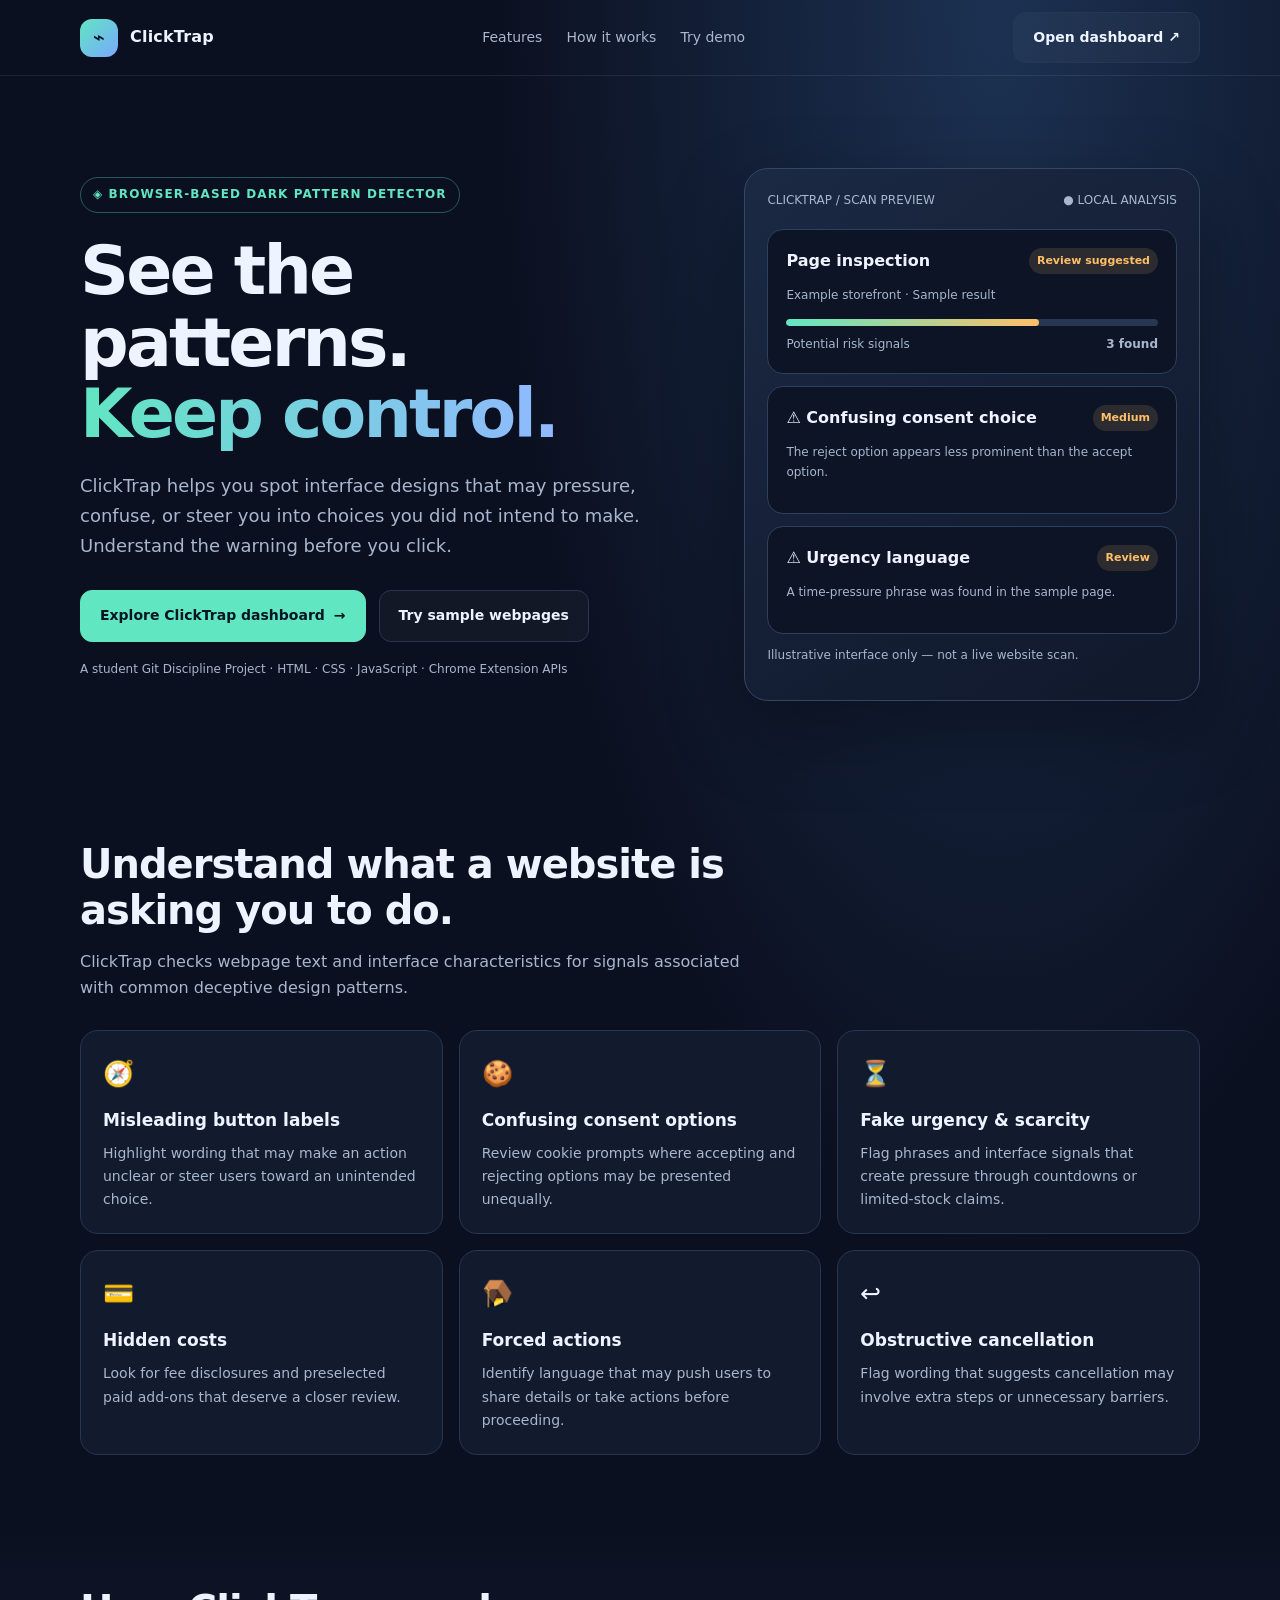
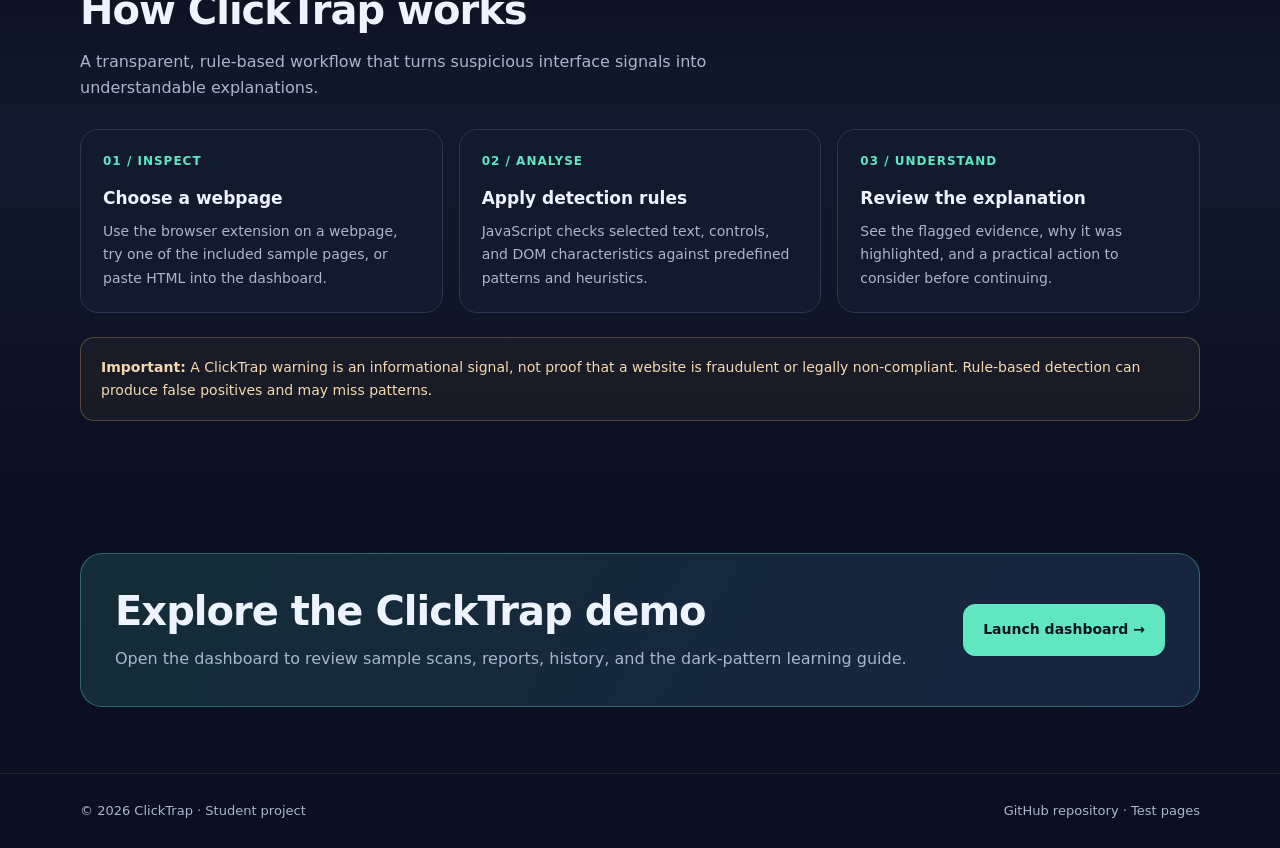
==== index.html @ 78b11180 "Add ClickTrap project website homepage" ====
<!doctype html>
<html lang="en">
<head>
  <meta charset="utf-8">
  <meta name="viewport" content="width=device-width,initial-scale=1">
  <meta name="theme-color" content="#0b1020">
  <meta name="description" content="ClickTrap helps people recognize potentially deceptive website interface patterns through explainable, rule-based analysis.">
  <title>ClickTrap — See the patterns. Keep control.</title>
  <style>
    :root{color-scheme:dark;--bg:#0b1020;--panel:#121a2e;--panel2:#17223a;--line:#263653;--text:#edf3ff;--muted:#a8b6ce;--mint:#61e6c2;--blue:#80a9ff;--warning:#ffbf69}
    *{box-sizing:border-box}html{scroll-behavior:smooth}body{margin:0;background:radial-gradient(ellipse at 78% 0%,#1c3152 0,transparent 36%),var(--bg);color:var(--text);font:16px/1.65 Inter,ui-sans-serif,system-ui,-apple-system,"Segoe UI",sans-serif}
    a{color:inherit;text-decoration:none}.wrap{width:min(1120px,calc(100% - 40px));margin:auto}
    header{height:76px;border-bottom:1px solid #ffffff14;display:flex;align-items:center}.nav{display:flex;align-items:center;justify-content:space-between;gap:20px}.brand{display:flex;align-items:center;gap:12px;font-weight:800;letter-spacing:.2px}.mark{width:38px;height:38px;border-radius:12px;background:linear-gradient(135deg,var(--mint),#7aa8ff);display:grid;place-items:center;color:#071522;font-size:20px}
    .navlinks{display:flex;gap:24px;color:var(--muted);font-size:14px}.navlinks a:hover{color:var(--mint)}
    .hero{padding:92px 0 74px;display:grid;grid-template-columns:1.15fr .85fr;gap:48px;align-items:center}.eyebrow{display:inline-flex;gap:9px;align-items:center;padding:7px 12px;border:1px solid #61e6c255;border-radius:999px;color:var(--mint);font-size:12px;font-weight:800;letter-spacing:1.1px;text-transform:uppercase}
    h1{font-size:clamp(42px,6vw,68px);line-height:1.05;letter-spacing:-2.8px;margin:22px 0}.gradient{background:linear-gradient(90deg,var(--mint),#91b8ff);-webkit-background-clip:text;background-clip:text;color:transparent}
    .lead{max-width:650px;color:var(--muted);font-size:18px}.actions{display:flex;flex-wrap:wrap;gap:13px;margin-top:30px}.btn{display:inline-flex;justify-content:center;align-items:center;gap:9px;padding:13px 19px;border-radius:12px;font-weight:800;font-size:14px;border:1px solid var(--line);transition:.2s}.primary{background:var(--mint);color:#071522;border-color:var(--mint)}.secondary{background:#ffffff08}.btn:hover{transform:translateY(-2px);filter:brightness(1.08)}
    .visual{background:linear-gradient(145deg,#1b2943,#10182b);border:1px solid #344665;border-radius:24px;padding:22px;box-shadow:0 30px 80px #0005}.visual-top{display:flex;justify-content:space-between;color:var(--muted);font-size:12px;margin-bottom:18px}.scan-card{background:#0c1426;border:1px solid #2d405f;border-radius:16px;padding:18px;margin:12px 0}.scan-row{display:flex;justify-content:space-between;gap:12px;align-items:center}.pill{font-size:11px;padding:4px 8px;border-radius:99px;background:#ffbf6922;color:var(--warning);font-weight:800}.bar{height:7px;background:#263653;border-radius:10px;margin-top:13px;overflow:hidden}.bar span{display:block;width:68%;height:100%;background:linear-gradient(90deg,var(--mint),var(--warning));border-radius:10px}.small{font-size:12px;color:var(--muted)}
    section{padding:66px 0}.section-head{max-width:680px;margin-bottom:28px}h2{font-size:clamp(28px,4vw,40px);line-height:1.15;letter-spacing:-1px;margin:0 0 12px}.section-head p,.muted{color:var(--muted)}
    .grid{display:grid;grid-template-columns:repeat(3,1fr);gap:16px}.feature,.step{padding:22px;background:var(--panel);border:1px solid var(--line);border-radius:18px}.icon{font-size:25px;margin-bottom:12px}.feature h3,.step h3{margin:0 0 8px;font-size:17px}.feature p,.step p{color:var(--muted);font-size:14px;margin:0}
    .how{background:linear-gradient(180deg,transparent,#111a2d 40%,transparent)}.steps{display:grid;grid-template-columns:repeat(3,1fr);gap:16px}.number{font-size:12px;color:var(--mint);font-weight:900;letter-spacing:1px;margin-bottom:12px}
    .notice{padding:18px 20px;border:1px solid #ffbf6944;background:#ffbf690d;border-radius:14px;color:#f5d8ad;font-size:14px;margin-top:24px}
    .cta{padding:34px;border-radius:22px;border:1px solid #61e6c255;background:linear-gradient(120deg,#142d38,#172440);display:flex;align-items:center;justify-content:space-between;gap:24px}.cta p{color:var(--muted);margin:6px 0 0}
    footer{border-top:1px solid #ffffff14;padding:26px 0;color:var(--muted);font-size:13px}.foot{display:flex;justify-content:space-between;gap:18px;flex-wrap:wrap}
    @media(max-width:800px){.hero{grid-template-columns:1fr;padding-top:64px}.visual{max-width:560px}.grid,.steps{grid-template-columns:1fr 1fr}.navlinks{gap:12px}}@media(max-width:560px){.wrap{width:min(100% - 28px,1120px)}.navlinks a:not(:last-child){display:none}.hero{padding:54px 0}.grid,.steps{grid-template-columns:1fr}.cta{align-items:flex-start;flex-direction:column}h1{letter-spacing:-1.8px}}
  </style>
</head>
<body>
<header><div class="wrap nav">
  <a class="brand" href="./"><span class="mark">⌁</span><span>ClickTrap</span></a>
  <nav class="navlinks" aria-label="Main navigation"><a href="#features">Features</a><a href="#how-it-works">How it works</a><a href="test-pages/index.html">Try demo</a></nav>
  <a class="btn secondary" href="dashboard/index.html">Open dashboard ↗</a>
</div></header>
<main>
  <div class="wrap hero">
    <div>
      <span class="eyebrow">◈ Browser-based dark pattern detector</span>
      <h1>See the patterns.<br><span class="gradient">Keep control.</span></h1>
      <p class="lead">ClickTrap helps you spot interface designs that may pressure, confuse, or steer you into choices you did not intend to make. Understand the warning before you click.</p>
      <div class="actions"><a class="btn primary" href="dashboard/index.html">Explore ClickTrap dashboard <span>→</span></a><a class="btn secondary" href="test-pages/index.html">Try sample webpages</a></div>
      <p class="small" style="margin-top:18px">A student Git Discipline Project · HTML · CSS · JavaScript · Chrome Extension APIs</p>
    </div>
    <div class="visual" aria-label="Illustrative ClickTrap scan report">
      <div class="visual-top"><span>CLICKTRAP / SCAN PREVIEW</span><span>● LOCAL ANALYSIS</span></div>
      <div class="scan-card"><div class="scan-row"><strong>Page inspection</strong><span class="pill">Review suggested</span></div><p class="small">Example storefront · Sample result</p><div class="bar"><span></span></div><div class="scan-row small" style="margin-top:9px"><span>Potential risk signals</span><strong>3 found</strong></div></div>
      <div class="scan-card"><div class="scan-row"><strong>⚠️ Confusing consent choice</strong><span class="pill">Medium</span></div><p class="small">The reject option appears less prominent than the accept option.</p></div>
      <div class="scan-card"><div class="scan-row"><strong>⚠️ Urgency language</strong><span class="pill">Review</span></div><p class="small">A time-pressure phrase was found in the sample page.</p></div>
      <p class="small">Illustrative interface only — not a live website scan.</p>
    </div>
  </div>
  <section id="features"><div class="wrap">
    <div class="section-head"><h2>Understand what a website is asking you to do.</h2><p>ClickTrap checks webpage text and interface characteristics for signals associated with common deceptive design patterns.</p></div>
    <div class="grid">
      <article class="feature"><div class="icon">🧭</div><h3>Misleading button labels</h3><p>Highlight wording that may make an action unclear or steer users toward an unintended choice.</p></article>
      <article class="feature"><div class="icon">🍪</div><h3>Confusing consent options</h3><p>Review cookie prompts where accepting and rejecting options may be presented unequally.</p></article>
      <article class="feature"><div class="icon">⏳</div><h3>Fake urgency & scarcity</h3><p>Flag phrases and interface signals that create pressure through countdowns or limited-stock claims.</p></article>
      <article class="feature"><div class="icon">💳</div><h3>Hidden costs</h3><p>Look for fee disclosures and preselected paid add-ons that deserve a closer review.</p></article>
      <article class="feature"><div class="icon">🪤</div><h3>Forced actions</h3><p>Identify language that may push users to share details or take actions before proceeding.</p></article>
      <article class="feature"><div class="icon">↩️</div><h3>Obstructive cancellation</h3><p>Flag wording that suggests cancellation may involve extra steps or unnecessary barriers.</p></article>
    </div>
  </div></section>
  <section class="how" id="how-it-works"><div class="wrap">
    <div class="section-head"><h2>How ClickTrap works</h2><p>A transparent, rule-based workflow that turns suspicious interface signals into understandable explanations.</p></div>
    <div class="steps">
      <article class="step"><div class="number">01 / INSPECT</div><h3>Choose a webpage</h3><p>Use the browser extension on a webpage, try one of the included sample pages, or paste HTML into the dashboard.</p></article>
      <article class="step"><div class="number">02 / ANALYSE</div><h3>Apply detection rules</h3><p>JavaScript checks selected text, controls, and DOM characteristics against predefined patterns and heuristics.</p></article>
      <article class="step"><div class="number">03 / UNDERSTAND</div><h3>Review the explanation</h3><p>See the flagged evidence, why it was highlighted, and a practical action to consider before continuing.</p></article>
    </div>
    <div class="notice"><strong>Important:</strong> A ClickTrap warning is an informational signal, not proof that a website is fraudulent or legally non-compliant. Rule-based detection can produce false positives and may miss patterns.</div>
  </div></section>
  <section><div class="wrap"><div class="cta"><div><h2>Explore the ClickTrap demo</h2><p>Open the dashboard to review sample scans, reports, history, and the dark-pattern learning guide.</p></div><a class="btn primary" href="dashboard/index.html">Launch dashboard →</a></div></div></section>
</main>
<footer><div class="wrap foot"><span>© 2026 ClickTrap · Student project</span><span><a href="https://github.com/nethradas03-eng/clickdark">GitHub repository</a> · <a href="test-pages/index.html">Test pages</a></span></div></footer>
</body>
</html>
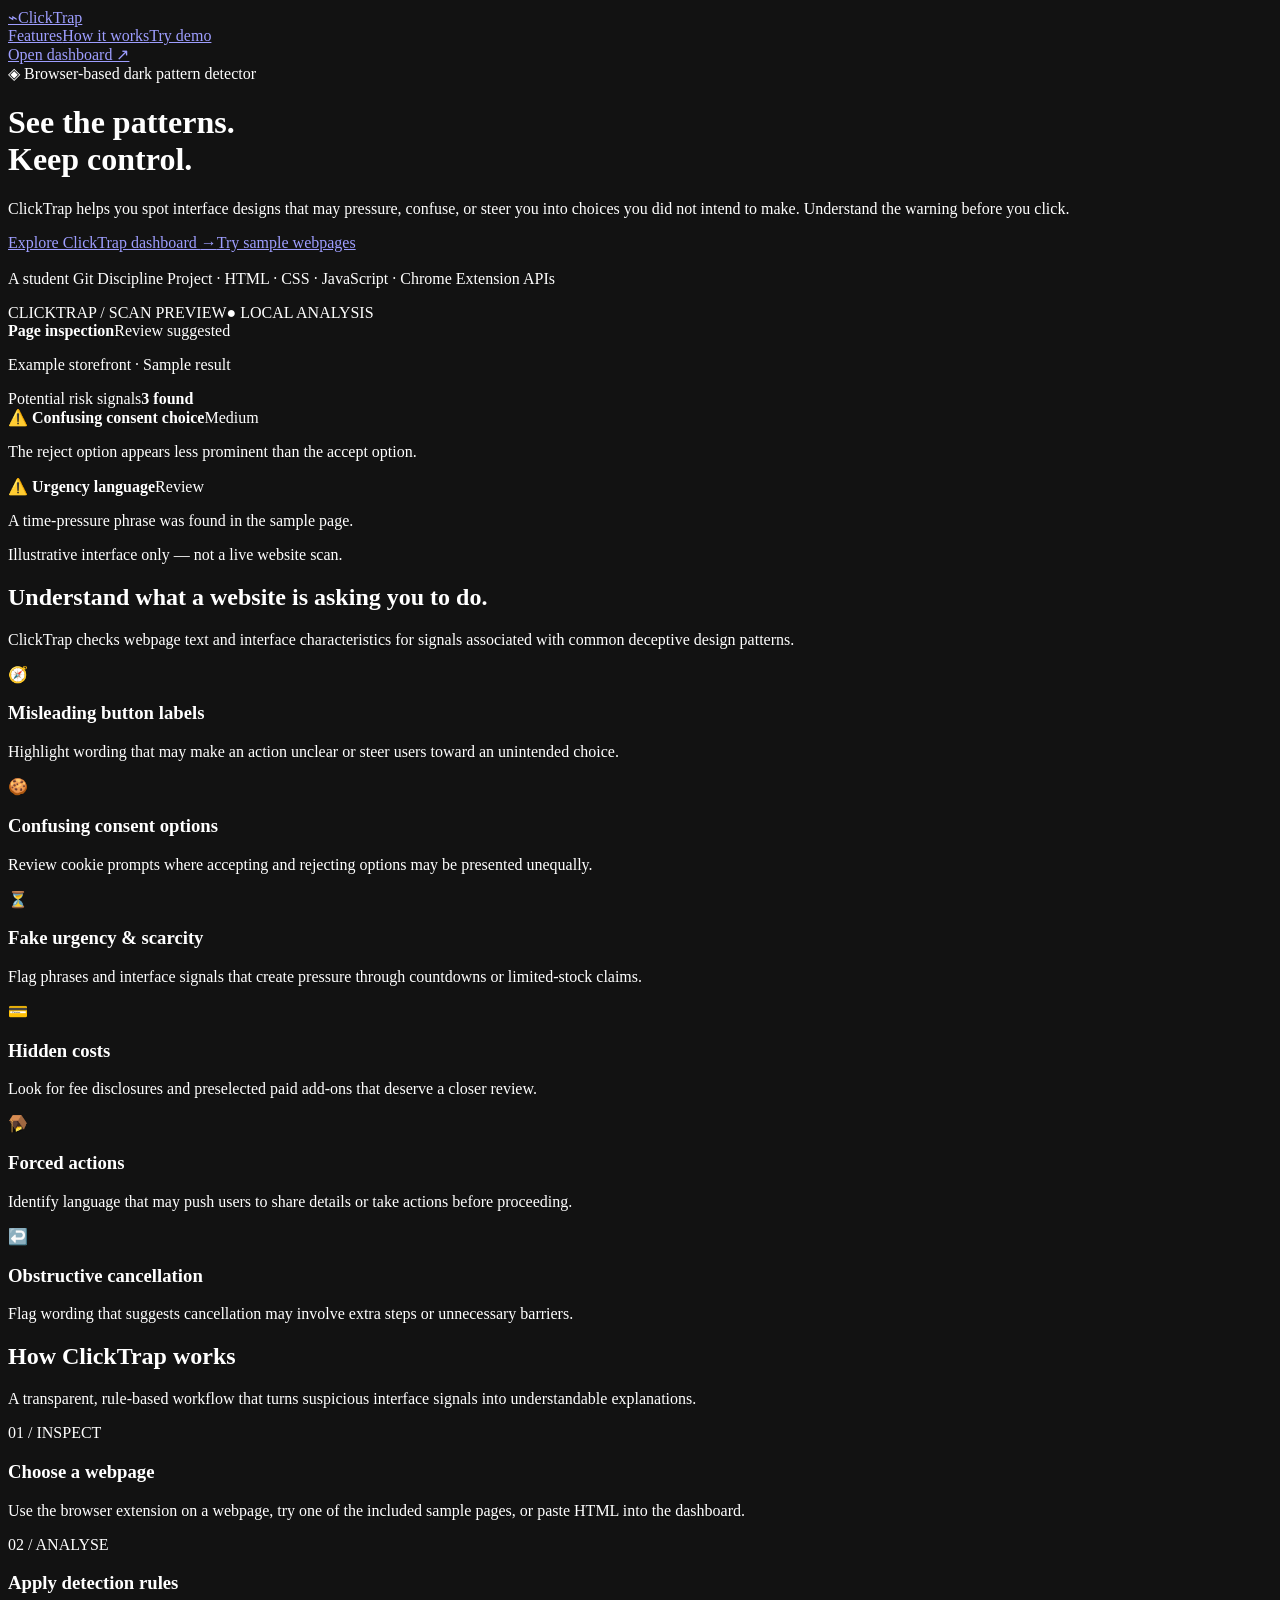
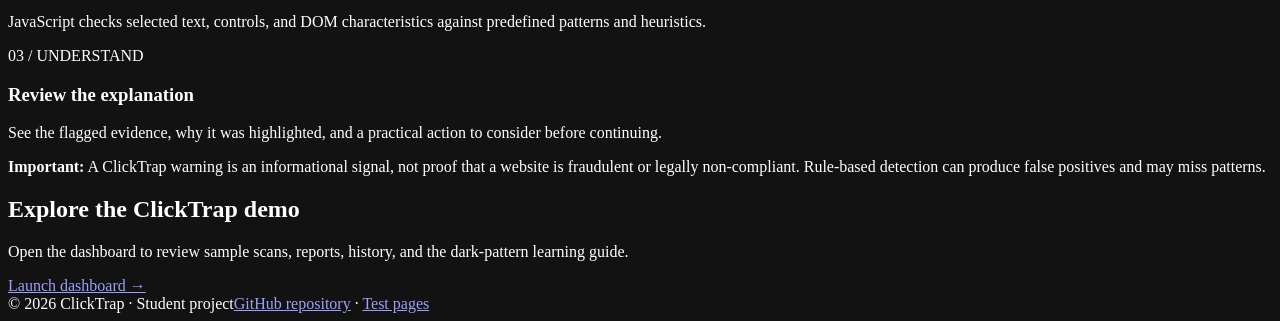
==== commit a1c41fee: "Fix homepage stylesheet loading and typography" ====
--- a/index.html
+++ b/index.html
@@ -4,26 +4,13 @@
   <meta charset="utf-8">
   <meta name="viewport" content="width=device-width,initial-scale=1">
   <meta name="theme-color" content="#0b1020">
+  <meta name="color-scheme" content="dark">
   <meta name="description" content="ClickTrap helps people recognize potentially deceptive website interface patterns through explainable, rule-based analysis.">
   <title>ClickTrap — See the patterns. Keep control.</title>
-  <style>
-    :root{color-scheme:dark;--bg:#0b1020;--panel:#121a2e;--panel2:#17223a;--line:#263653;--text:#edf3ff;--muted:#a8b6ce;--mint:#61e6c2;--blue:#80a9ff;--warning:#ffbf69}
-    *{box-sizing:border-box}html{scroll-behavior:smooth}body{margin:0;background:radial-gradient(ellipse at 78% 0%,#1c3152 0,transparent 36%),var(--bg);color:var(--text);font:16px/1.65 Inter,ui-sans-serif,system-ui,-apple-system,"Segoe UI",sans-serif}
-    a{color:inherit;text-decoration:none}.wrap{width:min(1120px,calc(100% - 40px));margin:auto}
-    header{height:76px;border-bottom:1px solid #ffffff14;display:flex;align-items:center}.nav{display:flex;align-items:center;justify-content:space-between;gap:20px}.brand{display:flex;align-items:center;gap:12px;font-weight:800;letter-spacing:.2px}.mark{width:38px;height:38px;border-radius:12px;background:linear-gradient(135deg,var(--mint),#7aa8ff);display:grid;place-items:center;color:#071522;font-size:20px}
-    .navlinks{display:flex;gap:24px;color:var(--muted);font-size:14px}.navlinks a:hover{color:var(--mint)}
-    .hero{padding:92px 0 74px;display:grid;grid-template-columns:1.15fr .85fr;gap:48px;align-items:center}.eyebrow{display:inline-flex;gap:9px;align-items:center;padding:7px 12px;border:1px solid #61e6c255;border-radius:999px;color:var(--mint);font-size:12px;font-weight:800;letter-spacing:1.1px;text-transform:uppercase}
-    h1{font-size:clamp(42px,6vw,68px);line-height:1.05;letter-spacing:-2.8px;margin:22px 0}.gradient{background:linear-gradient(90deg,var(--mint),#91b8ff);-webkit-background-clip:text;background-clip:text;color:transparent}
-    .lead{max-width:650px;color:var(--muted);font-size:18px}.actions{display:flex;flex-wrap:wrap;gap:13px;margin-top:30px}.btn{display:inline-flex;justify-content:center;align-items:center;gap:9px;padding:13px 19px;border-radius:12px;font-weight:800;font-size:14px;border:1px solid var(--line);transition:.2s}.primary{background:var(--mint);color:#071522;border-color:var(--mint)}.secondary{background:#ffffff08}.btn:hover{transform:translateY(-2px);filter:brightness(1.08)}
-    .visual{background:linear-gradient(145deg,#1b2943,#10182b);border:1px solid #344665;border-radius:24px;padding:22px;box-shadow:0 30px 80px #0005}.visual-top{display:flex;justify-content:space-between;color:var(--muted);font-size:12px;margin-bottom:18px}.scan-card{background:#0c1426;border:1px solid #2d405f;border-radius:16px;padding:18px;margin:12px 0}.scan-row{display:flex;justify-content:space-between;gap:12px;align-items:center}.pill{font-size:11px;padding:4px 8px;border-radius:99px;background:#ffbf6922;color:var(--warning);font-weight:800}.bar{height:7px;background:#263653;border-radius:10px;margin-top:13px;overflow:hidden}.bar span{display:block;width:68%;height:100%;background:linear-gradient(90deg,var(--mint),var(--warning));border-radius:10px}.small{font-size:12px;color:var(--muted)}
-    section{padding:66px 0}.section-head{max-width:680px;margin-bottom:28px}h2{font-size:clamp(28px,4vw,40px);line-height:1.15;letter-spacing:-1px;margin:0 0 12px}.section-head p,.muted{color:var(--muted)}
-    .grid{display:grid;grid-template-columns:repeat(3,1fr);gap:16px}.feature,.step{padding:22px;background:var(--panel);border:1px solid var(--line);border-radius:18px}.icon{font-size:25px;margin-bottom:12px}.feature h3,.step h3{margin:0 0 8px;font-size:17px}.feature p,.step p{color:var(--muted);font-size:14px;margin:0}
-    .how{background:linear-gradient(180deg,transparent,#111a2d 40%,transparent)}.steps{display:grid;grid-template-columns:repeat(3,1fr);gap:16px}.number{font-size:12px;color:var(--mint);font-weight:900;letter-spacing:1px;margin-bottom:12px}
-    .notice{padding:18px 20px;border:1px solid #ffbf6944;background:#ffbf690d;border-radius:14px;color:#f5d8ad;font-size:14px;margin-top:24px}
-    .cta{padding:34px;border-radius:22px;border:1px solid #61e6c255;background:linear-gradient(120deg,#142d38,#172440);display:flex;align-items:center;justify-content:space-between;gap:24px}.cta p{color:var(--muted);margin:6px 0 0}
-    footer{border-top:1px solid #ffffff14;padding:26px 0;color:var(--muted);font-size:13px}.foot{display:flex;justify-content:space-between;gap:18px;flex-wrap:wrap}
-    @media(max-width:800px){.hero{grid-template-columns:1fr;padding-top:64px}.visual{max-width:560px}.grid,.steps{grid-template-columns:1fr 1fr}.navlinks{gap:12px}}@media(max-width:560px){.wrap{width:min(100% - 28px,1120px)}.navlinks a:not(:last-child){display:none}.hero{padding:54px 0}.grid,.steps{grid-template-columns:1fr}.cta{align-items:flex-start;flex-direction:column}h1{letter-spacing:-1.8px}}
-  </style>
+  <link rel="stylesheet" href="assets/css/style.css?v=3">
+  <link rel="preconnect" href="https://fonts.googleapis.com">
+  <link rel="preconnect" href="https://fonts.gstatic.com" crossorigin>
+  <link href="https://fonts.googleapis.com/css2?family=Inter:wght@400;500;600;700;800;900&display=swap" rel="stylesheet">
 </head>
 <body>
 <header><div class="wrap nav">
